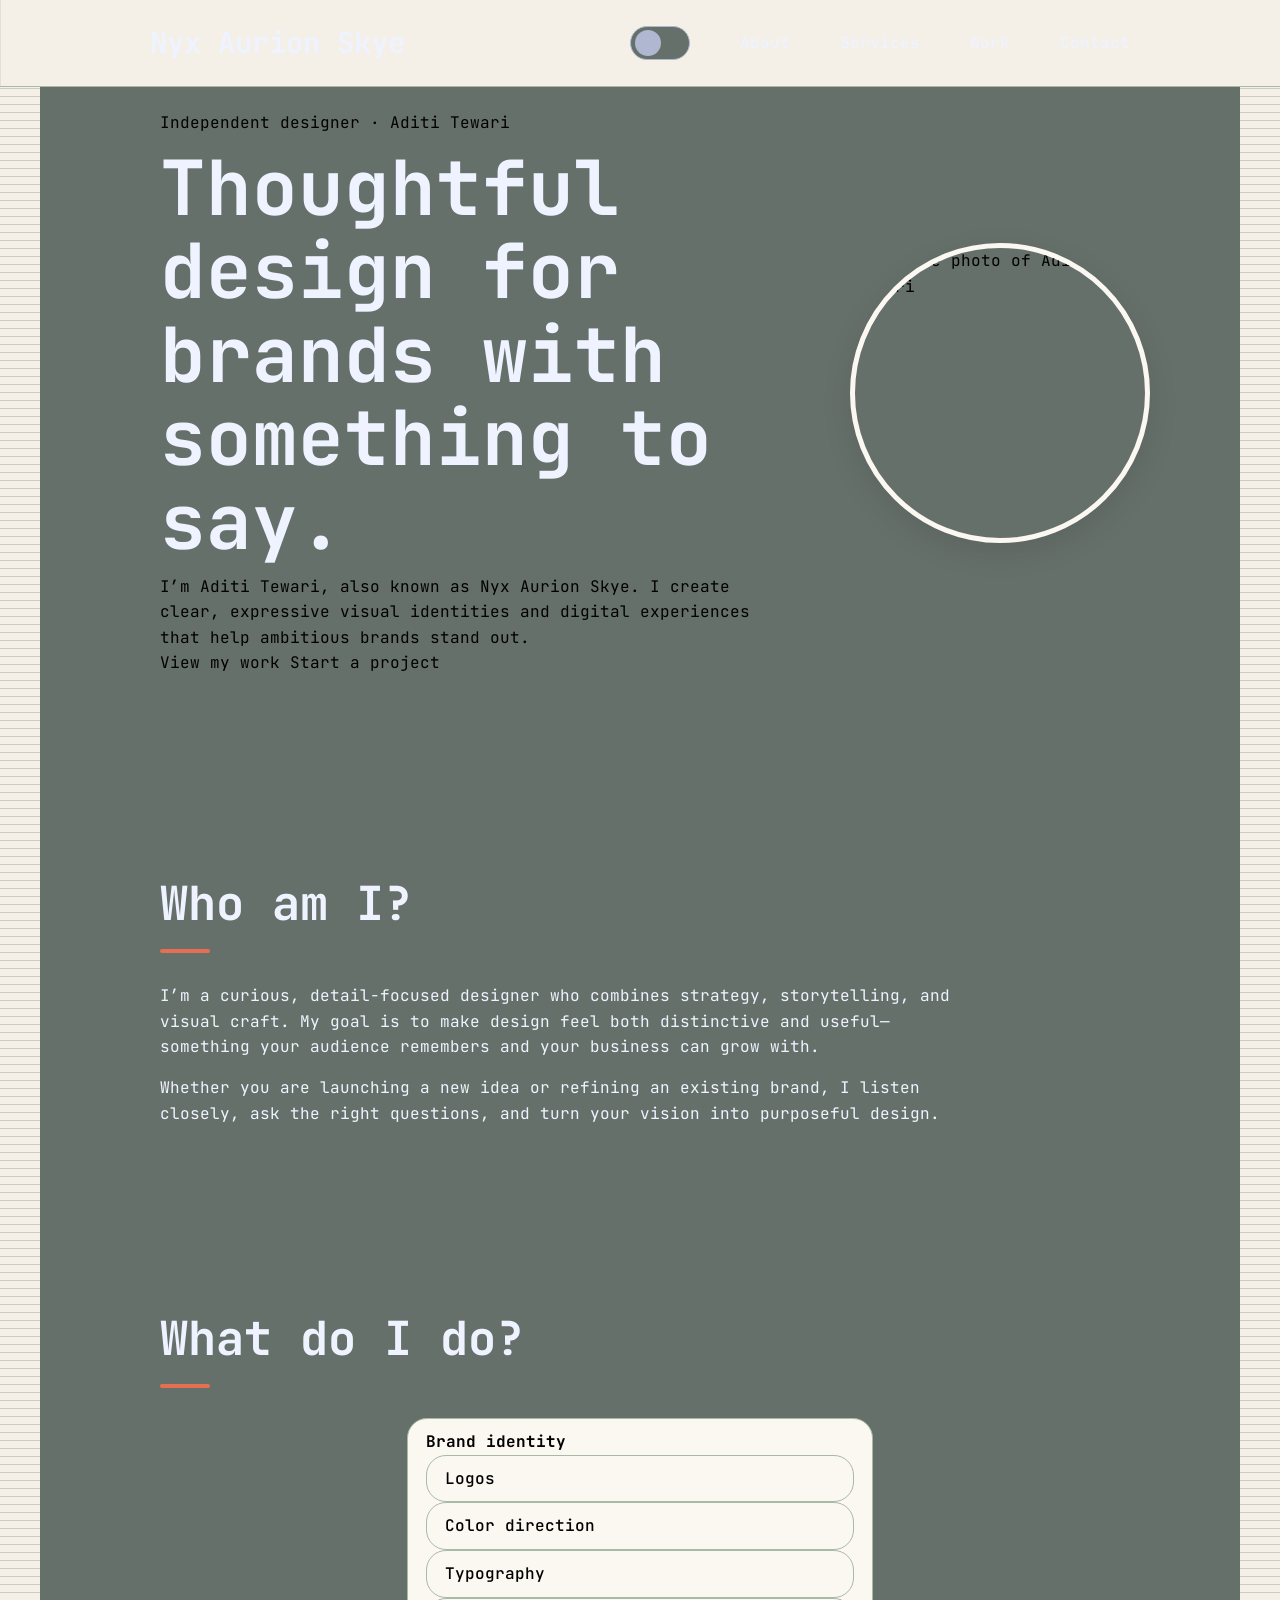
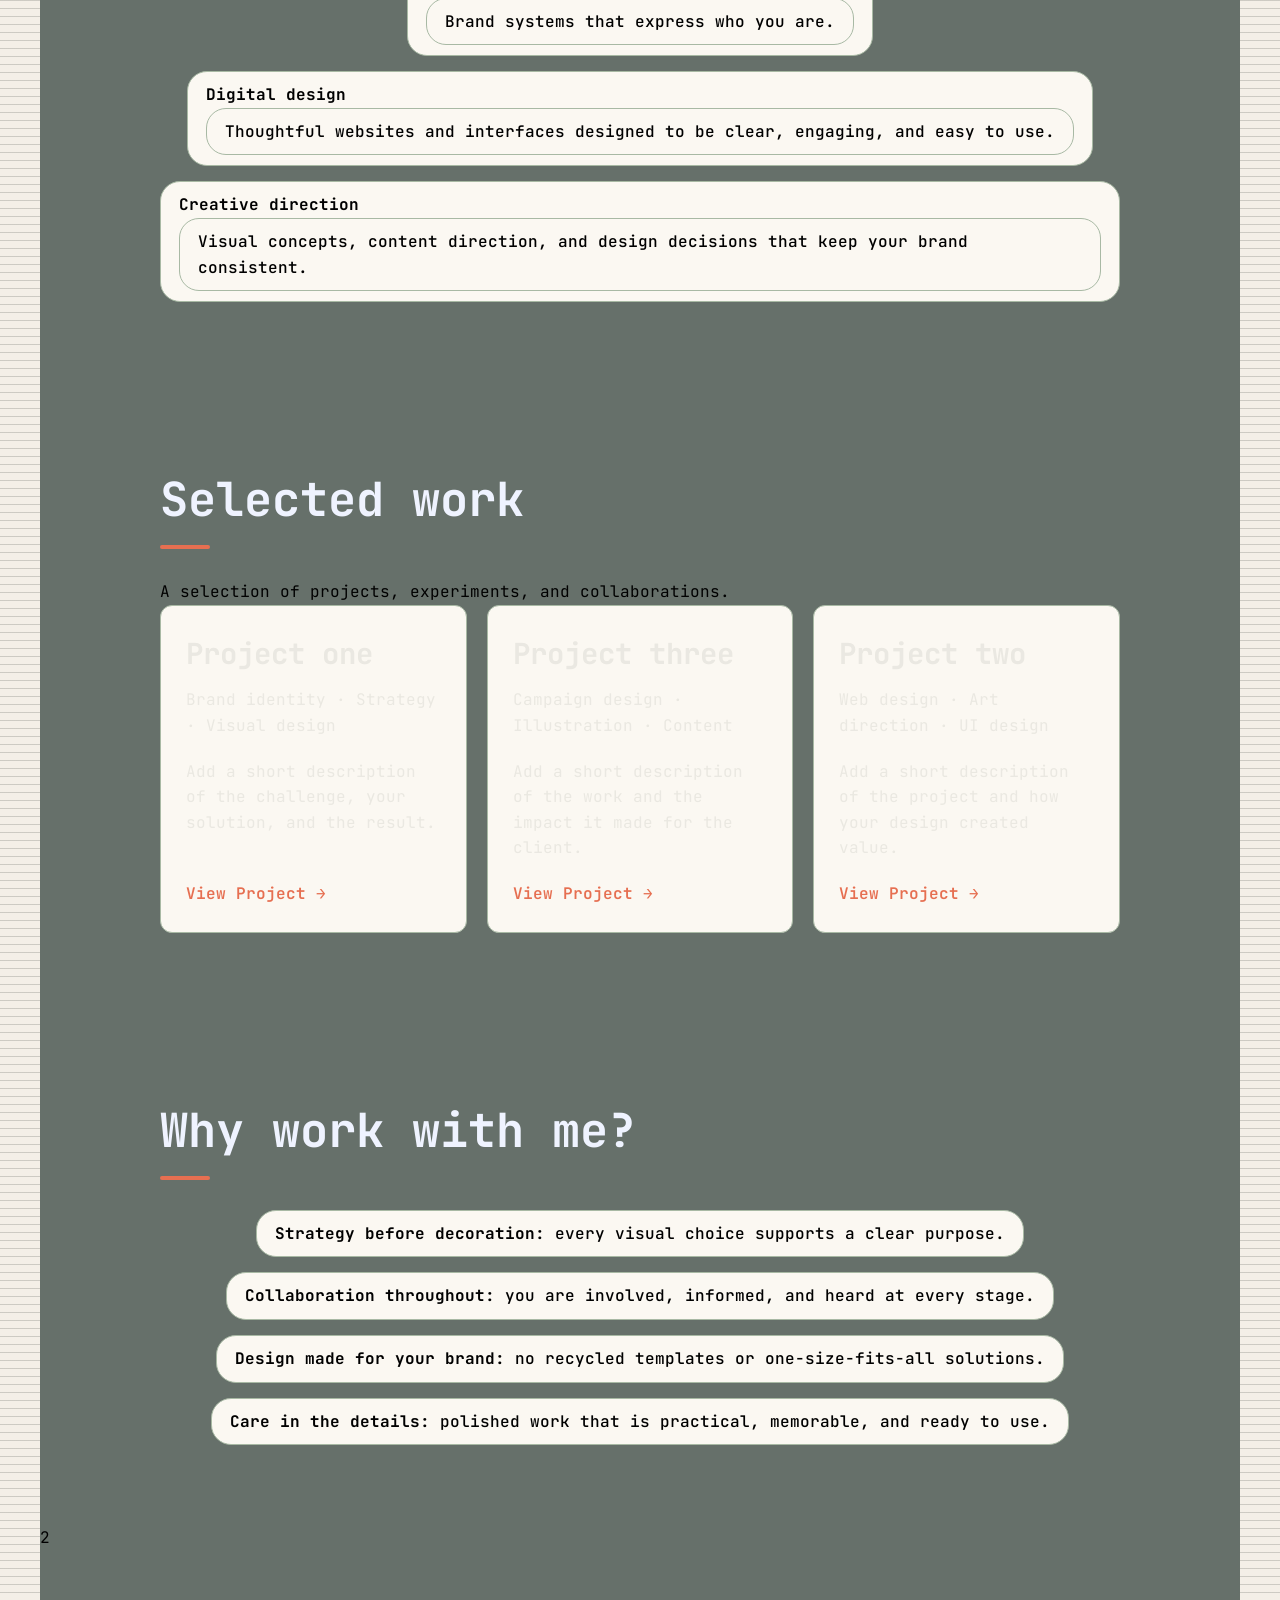
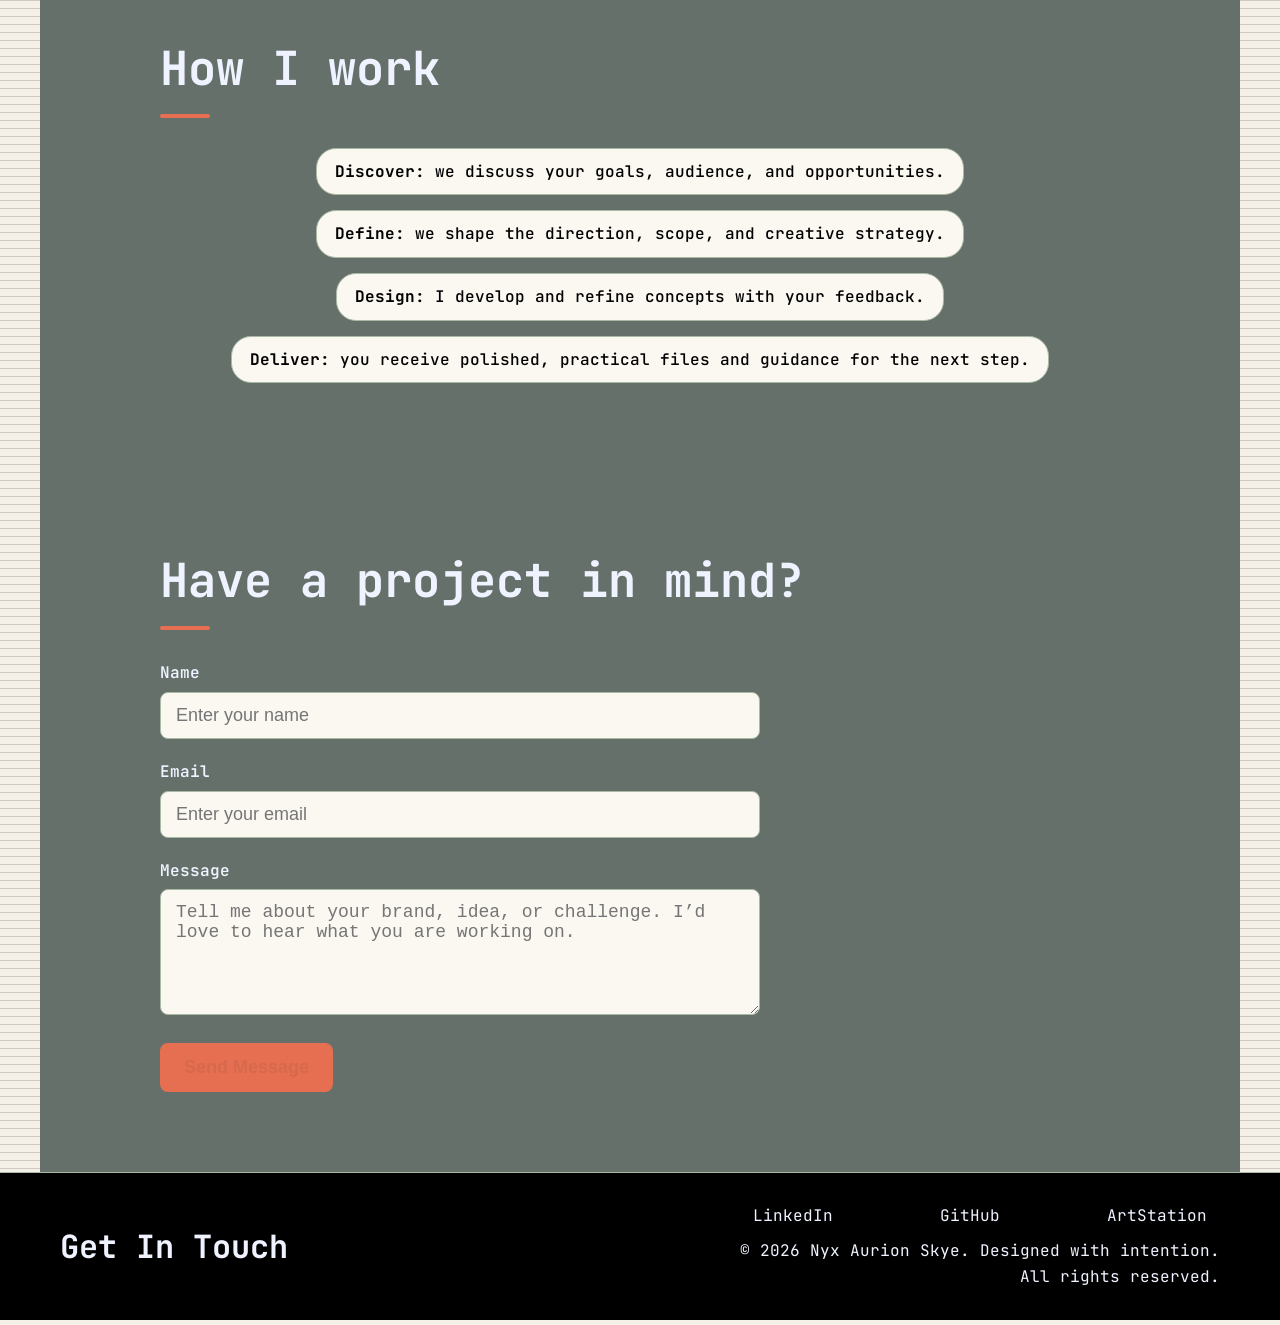
==== creative/index.html @ 2ff59b4d "adding the crative portfolio with the same format but slightly diff colours" ====
<!DOCTYPE html>
<html lang="en">
    <head>
        <meta charset="UTF-8">
        <meta name="viewport" content="width=device-width, initial-scale=1.0"> 
        <meta name="description" content="Aditi Tewari(Nyx Aurion Skye) designer portfolio showcasing skills and projects.">

        <title>NyxSkye | Developer Portfolio</title>
        <link rel="stylesheet" href="styles.css">
        <link rel="preconnect" href="https://fonts.googleapis.com">
        <link rel="preconnect" href="https://fonts.gstatic.com" crossorigin>
        <link href="https://fonts.googleapis.com/css2?family=JetBrains+Mono:ital,wght@0,100..800;1,100..800&display=swap" rel="stylesheet">
    </head>
    <body>
        <header>
            <nav class="navbar">
                <a class="logo">Nyx Aurion Skye</a>
                <ul class="nav-links">
                    <label class="switch">
                        <input type="checkbox">
                            <a href="#" class="slider round"></a>
                    </label>
                    <li>
                        <a href="#about">About</a>
                    </li>
                    <li>
                        <a href="#services">Services</a>
                    </li>
                    <li>
                        <a href="#work">Work</a>
                    </li>
                    <li>
                        <a href="#contact">Contact</a>
                    </li>
                </ul>
            </nav>
        </header>
        <main>
            <div class="container">
            <section class="hero">
                <div class="hero-content">
                    <p>Independent designer · Aditi Tewari</p>
                    <h1 id="hero-title">Thoughtful design for brands with something to say.</h1>
                    <p>I’m Aditi Tewari, also known as Nyx Aurion Skye. I create clear, expressive visual identities and digital experiences that help ambitious brands stand out.</p>
                    <p>
                        <a href="#work">View my work</a>
                        <a href="#contact">Start a project</a>
                    </p>
                </div>
                <div class="hero-image">
                    <img
                        src="img_assets/profile.jpg"
                        alt="Profile photo of Aditi Tewari"
                    >
                </div>
            </section>
            <section id="about" class="section">
                <h2 class="section-title">Who am I?</h2>
                    <p>I’m a curious, detail-focused designer who combines strategy, storytelling, 
                        and visual craft. My goal is to make design feel both distinctive and 
                        useful—something your audience remembers and your business can grow with.</p>
                    <p>Whether you are launching a new idea or refining an existing brand, I listen 
                        closely, ask the right questions, and turn your vision into purposeful design.</p>
            </section>
            <section id="skills" class="section">
                <h2 class="section-title">What do I do?</h2>
                <ul class="skills-list">
                    <li>
                        <ul>
                            <strong>Brand identity</strong>
                            <ul>
                                <li>Logos</li>
                                <li>Color direction</li>
                                <li>Typography</li>
                                <li>Brand systems that express who you are.</li>
                            </ul>
                        </ul>
                    <li>
                        <ul>
                            <strong>Digital design</strong>
                            <ul>
                                <li>Thoughtful websites and interfaces designed to be clear, engaging, and easy to use.</li>
                            </ul>
                        </ul>
                    </li>
                    <li>
                        <ul>
                            <strong>Creative direction</strong>
                            <ul>
                                <li>Visual concepts, content direction, and design decisions that keep your brand consistent.</li>
                            </ul>
                    </li>
                </ul>
            </section>
            <section id="projects" class="section">
                <h2 class="section-title">Selected work</h2>
                <p>A selection of projects, experiments, and collaborations.</p>
                <div class="projects">
                    <article class="project-card">
                        <h3>Project one</h3>
                        <p>
                            Brand identity · Strategy · Visual design
                        </p>
                        <p>
                            Add a short description of the challenge, your solution, and the result.
                        </p>
                        <a href="#" class="project-link">
                            View Project →
                        </a>
                    </article>
                    <article class="project-card">
                        <h3>Project three</h3>
                        <p>
                            Campaign design · Illustration · Content
                        </p>
                        <p>
                            Add a short description of the work and the impact it made for the client.
                        </p>
                        <a href="#" class="project-link">
                            View Project →
                        </a>
                    </article>
                    <article class="project-card">
                        <h3>Project two</h3>
                        <p>
                            Web design · Art direction · UI design
                        </p>
                        <p>
                            Add a short description of the project and how your design created value.
                        </p>
                        <a href="#" class="project-link">
                            View Project →
                        </a>
                    </article>
                </div>
            </section>

            <section id="why-me" class="section">
                <h2 class="section-title">Why work with me?</h2>
                <ul class="skills-list">
                    <li>
                        <strong>Strategy before decoration:</strong> every visual choice supports a clear purpose.
                    </li>
                    <li>
                        <strong>Collaboration throughout:</strong> you are involved, informed, and heard at every stage.
                    </li>
                    <li>
                        <strong>Design made for your brand:</strong> no recycled templates or one-size-fits-all solutions.
                    </li>
                    <li>
                        <strong>Care in the details:</strong> polished work that is practical, memorable, and ready to use.
                    </li>
                </ul>
            </section>
2
            <section id="process" class="section">
                <h2 class="section-title">How I work</h2>
                <ul class="skills-list">
                    <li>
                        <strong>Discover:</strong> we discuss your goals, audience, and opportunities.
                    </li>
                    <li>
                        <strong>Define:</strong> we shape the direction, scope, and creative strategy.
                    </li>
                    <li>
                        <strong>Design:</strong> I develop and refine concepts with your feedback.
                    </li>
                    <li>
                        <strong>Deliver:</strong> you receive polished, practical files and guidance for the next step.
                    </li>
                </ul>
            </section>

            <section id="contact" class="section">
                <h2 class="section-title">Have a project in mind?</h2>
                <form class="contact-form">
                    <div class="form-group">
                        <label for="name">
                            Name
                        </label>
                        <input
                            type="text"
                            id="name"
                            name="name"
                            placeholder="Enter your name"
                        >
                    </div>
                    <div class="form-group">
                        <label for="email">
                            Email
                        </label>
                        <input
                            type="email"
                            id="email"
                            name="email"
                            placeholder="Enter your email"
                        >
                    </div>
                    <div class="form-group">
                        <label for="message">
                            Message
                        </label>
                        <textarea
                            id="message"
                            name="message"
                            rows="5"
                            placeholder="Tell me about your brand, idea, or challenge. I’d love to hear what you are working on."
                        ></textarea>
                    </div>
                    <button type="submit" class="btn">
                        Send Message
                    </button>
                </form>
            </section>
            </div>
        </main>
        <footer>
            <div class="footer-content">
                <div class="footer-left">
                    <h1>Get In Touch</h1>
                </div>
                <div class="footer-right">
                    <div class="social-links">
                        <a href="https://linkedin.com/in/nyx-aurion-skye" target="_blank">LinkedIn</a>
                        <a href="https://github.com/NyxAurionSkye" target="_blank">GitHub</a>
                        <a href="https://www.artstation.com/nyxaurionskye" target="_blank">ArtStation</a>
                    </div>
                    <p> &copy; 2026 Nyx Aurion Skye. Designed with intention.</p>
                    <p> All rights reserved.</p>
                </div>
            </div>
        </footer>        
    </body>
</html>
---- creative/styles.css ----
@import url('https://fonts.googleapis.com/css2?family=DM+Mono:wght@400;500&family=Playfair+Display:wght@500;600;700&display=swap');

:root {
    	/* Button and hover */
    --primary: #e66f51;
    --primary-dark: #66706a;
    /* Text of 3 types */
    --text: #EFF3FF;
    --dark-text: #1d242113;
    --light-text: #AFB7D1;
    /* Main Background */
	--background: #f4efe7;
    /* Card, Form, and Border */
    --white: #fbf8f2;
    --border: #a8b9a4;

    --footer: #000000;
    
	--line: rgba(29, 36, 33, 0.18);
}


/* ==================== RESET ==================== */

* {
    margin: 0;
    padding: 0;
	box-sizing: border-box;
}


/* ==================== GLOBAL STYLES ==================== */

html {
	scroll-behavior: smooth;
}

body {
    font-family: 'JetBrains Mono', monospace;
    font-size: 16px;
    line-height: 1.6;
	background:
		linear-gradient(var(--line) 1px, transparent 1px),
		var(--background);
	background-size: 100% 8px;
}
/*looks good*/
::selection {
	color: var(--paper-light);
	background: var(--coral);
}

a {
    color: inherit;
    text-decoration: none;
}

a:hover {
	color: var(--primary);
}

ul {
    list-style: none;
}

img {
    max-width: 100%;
    display: block;
}


/* ==================== HEADER ==================== */

header {
    position: fixed;
    top: 0;
    left: 0;
    right: 0;
    z-index: 1000;
    background:
		linear-gradient(to right, var(--dark-text) 1px, transparent 1px),
		var(--background);
    border-bottom: 1px solid var(--border);
}

.navbar {
    max-width: 1100px;
    margin: auto;
    padding: 20px 60px;
    display: flex;
    justify-content: space-between;
    align-items: center;
}

.logo {
    color: var(--text);
    font-size: 29px;
    font-weight: bold;
}

.nav-links {
    display: flex;
    align-items: center;
    gap: 50px;
}

.nav-links a {
    color: var(--text);
    font-weight: 500;
    transition: color 0.2s ease;
}

.nav-links a:hover {
    color: var(--light-text);
}


/* ==================== SLIDER ==================== */

.switch {
    position: relative;
    display: inline-block;
    width: 60px;
    height: 34px;
}

/* Hide default HTML checkbox */
.switch input {
    opacity: 0;
    width: 0;
    height: 0;
}

/* The slider */
.slider {
    position: absolute;
    cursor: pointer;
    top: 0;
    left: 0;
    right: 0;
    bottom: 0;
    background-color: var(--primary-dark);
    border: 1px solid var(--light-text);
    transition: .4s;
}

.slider:before {
    position: absolute;
    content: "";
    height: 26px;
    width: 26px;
    left: 4px;
    top: 50%;
    background-color: var(--light-text);
    transition: .4s;
    transform: translateY(-50%);
}

input:checked + .slider {
  background-color: var(--white);
}

input:focus + .slider {
  box-shadow: 0 0 5px var(--light-text);
}

input:checked + .slider:before {
    transform: translate(26px, -50%);
}

/* Rounded sliders */
.slider.round {
    border-radius: 34px;
}

.slider.round:before {
    border-radius: 50%;
}


/* ==================== Container ==================== */
.container{
    background-color: var(--primary-dark);
    width: calc(100% - 80px);
    margin: 0 auto;
}

/* ==================== HERO ==================== */

.hero {
    max-width: 1100px;
    min-height: 80vh;
    margin: auto;
    padding: 80px 40px;
    display: flex;
    justify-content: space-between;
    align-items: center;
    gap: 25px;
}

.hero-content {
    padding: 30px;
    flex: 1;
}

.intro {
    color: var(--light-text);
    font-size: 18px;
    font-weight: bold;
}

.hero h1 {
    color: var(--text);
    font-size: 76px;
    line-height: 1.1;
    margin: 10px 0;
}

.hero h2 {
    color: var(--light-text);
    font-size: 30px;
    margin-bottom: 20px;
}

.hero h2::after {
    content: "";
    display: block;
    width: calc(100% - 70px);
    height: 4px;
    margin-top: 8px;
    background-color: var(--primary);
    border-radius: 5px;
}

.hero-description {
    max-width: 550px;
    color: var(--text);
    margin-bottom: 30px;
}

.hero-image {
    flex: 0 0 300px;
}

.hero-image img {
    width: 300px;
    height: 300px;
    object-fit: cover;
    border-radius: 50%;
    border: 5px solid var(--white);
    box-shadow: 0 10px 30px rgba(0, 0, 0, 0.1);
}


/* ==================== BUTTON ==================== */

.btn {
    display: inline-block;
    padding: 12px 22px;
    color: var(--dark-text);
    background-color: var(--primary);
    border: 2px solid var(--primary);
    border-radius: 8px;
    font-size: 18px;
    font-weight: 600;
    cursor: pointer;
    transition:
        background-color 0.2s ease,
        transform 0.2s ease;
}

.btn:hover {
    color: var(--primary);
    background-color: var(--primary-dark);
    transform: translateY(-2px);
}


/* ==================== COMMON SECTION ==================== */

.section {
    max-width: 1100px;
    margin: auto;
    padding: clamp(48px, 7vw, 80px) clamp(20px, 6vw, 70px);
}

.section-title {
    position: relative;
    color: var(--text);
    font-size: 47px;
    margin-bottom: 30px;
}

.section-title::after {
    content: "";
    display: block;
    width: 50px;
    height: 4px;
    margin-top: 8px;
    background-color: var(--primary);
    border-radius: 5px;
}


/* ==================== ABOUT ==================== */

#about p {
    max-width: 800px;
    color: var(--text);
    margin-bottom: 15px;
}


/* ==================== SKILLS ==================== */

.skills-list {
    display: flex;
    flex-wrap: wrap;
    justify-content: center;
    gap: 15px;
}

.skills-list li {
    padding: 10px 18px;
    background-color: var(--white);
    border: 1px solid var(--border);
    border-radius: 20px;
    font-weight: 500;
    transition:
        transform 0.2s ease,
        box-shadow 0.2s ease;
}

.skills-list li:hover {
    transform: translateY(-3px);
    box-shadow: 0 5px 15px rgba(0, 0, 0, 0.08);
}


/* ==================== PROJECTS ==================== */

.projects {
    display: grid;
    grid-template-columns: repeat(3, 1fr);
    justify-items: center;
    gap: 20px;
}

.project-card {
    min-height: 250px;
    padding: 25px;
    display: flex;
    flex-direction: column;
    background-color: var(--white);
    border: 1px solid var(--border);
    border-radius: 12px;
    transition:
        transform 0.2s ease,
        box-shadow 0.2s ease;
}

.project-card:hover {
    transform: translateY(-5px);
    box-shadow: 0 10px 25px rgba(0, 0, 0, 0.08);
}

.project-card h3 {
    color: var(--dark-text);
    font-size: 29px;
    margin-bottom: 10px;
}

.project-card p {
    color: var(--dark-text);
    margin-bottom: 20px;
}

.project-link {
    margin-top: auto;
    color: var(--primary);
    font-weight: 600;
}

.project-link:hover {
    color: var(--primary-dark);
}


/* ==================== CONTACT FORM ==================== */

.contact-form {
    max-width: 600px;
}

.form-group {
    margin-bottom: 20px;
}

.form-group label {
    display: block;
    margin-bottom: 6px;
    color: var(--text);
    font-weight: 600;
}

.form-group input,
.form-group textarea {
    width: 100%;
    padding: 12px 15px;
    border: 1px solid var(--border);
    border-radius: 8px;
    background-color: var(--white);
    font-size: 18px;
    outline: none;
    transition: border-color 0.2s ease;
}

.form-group input:focus,
.form-group textarea:focus {
    border-color: var(--primary);
}

.form-group textarea {
    resize: vertical;
}


/* ==================== FOOTER ==================== */

footer {
    padding: 30px 20px;
    text-align: center;
    color: var(--text);
    background-color: var(--footer);
    border-top: 1px solid var(--border);
}

.footer-content {
    display: flex;
    justify-content: space-between; 
    align-items: center;
    max-width: 1200px;
    margin: 0 auto;
    padding: 0 20px;
}

.footer-left {
    text-align: left;
}

.footer-right {
    text-align: right;
}

.social-links {
    padding-bottom: 10px;
    display: flex;
    justify-content: center;
    gap: 107px;
}

.social-links a:hover {
    color: var(--light-text);
}


/* ==================== RESPONSIVE DESIGN ==================== */

@media (max-width: 768px) {

    /* Navbar */

    .navbar {
        flex-direction: column;
        gap: 20px;
    }

    .nav-links {
        gap: 15px;
        flex-wrap: wrap;
        justify-content: center;
    }


    /* Hero */

    .hero {
        flex-direction: column;
        text-align: center;
        padding-top: 60px;
    }

    .hero h1 {
        font-size: 76px;
    }

    .hero h2 {
        font-size: 29px;
    }

    .hero-description {
        margin-left: auto;
        margin-right: auto;
    }

    .hero-image {
        flex: none;
    }


    /* Projects */

    .projects {
        grid-template-columns: 1fr;
    }

}
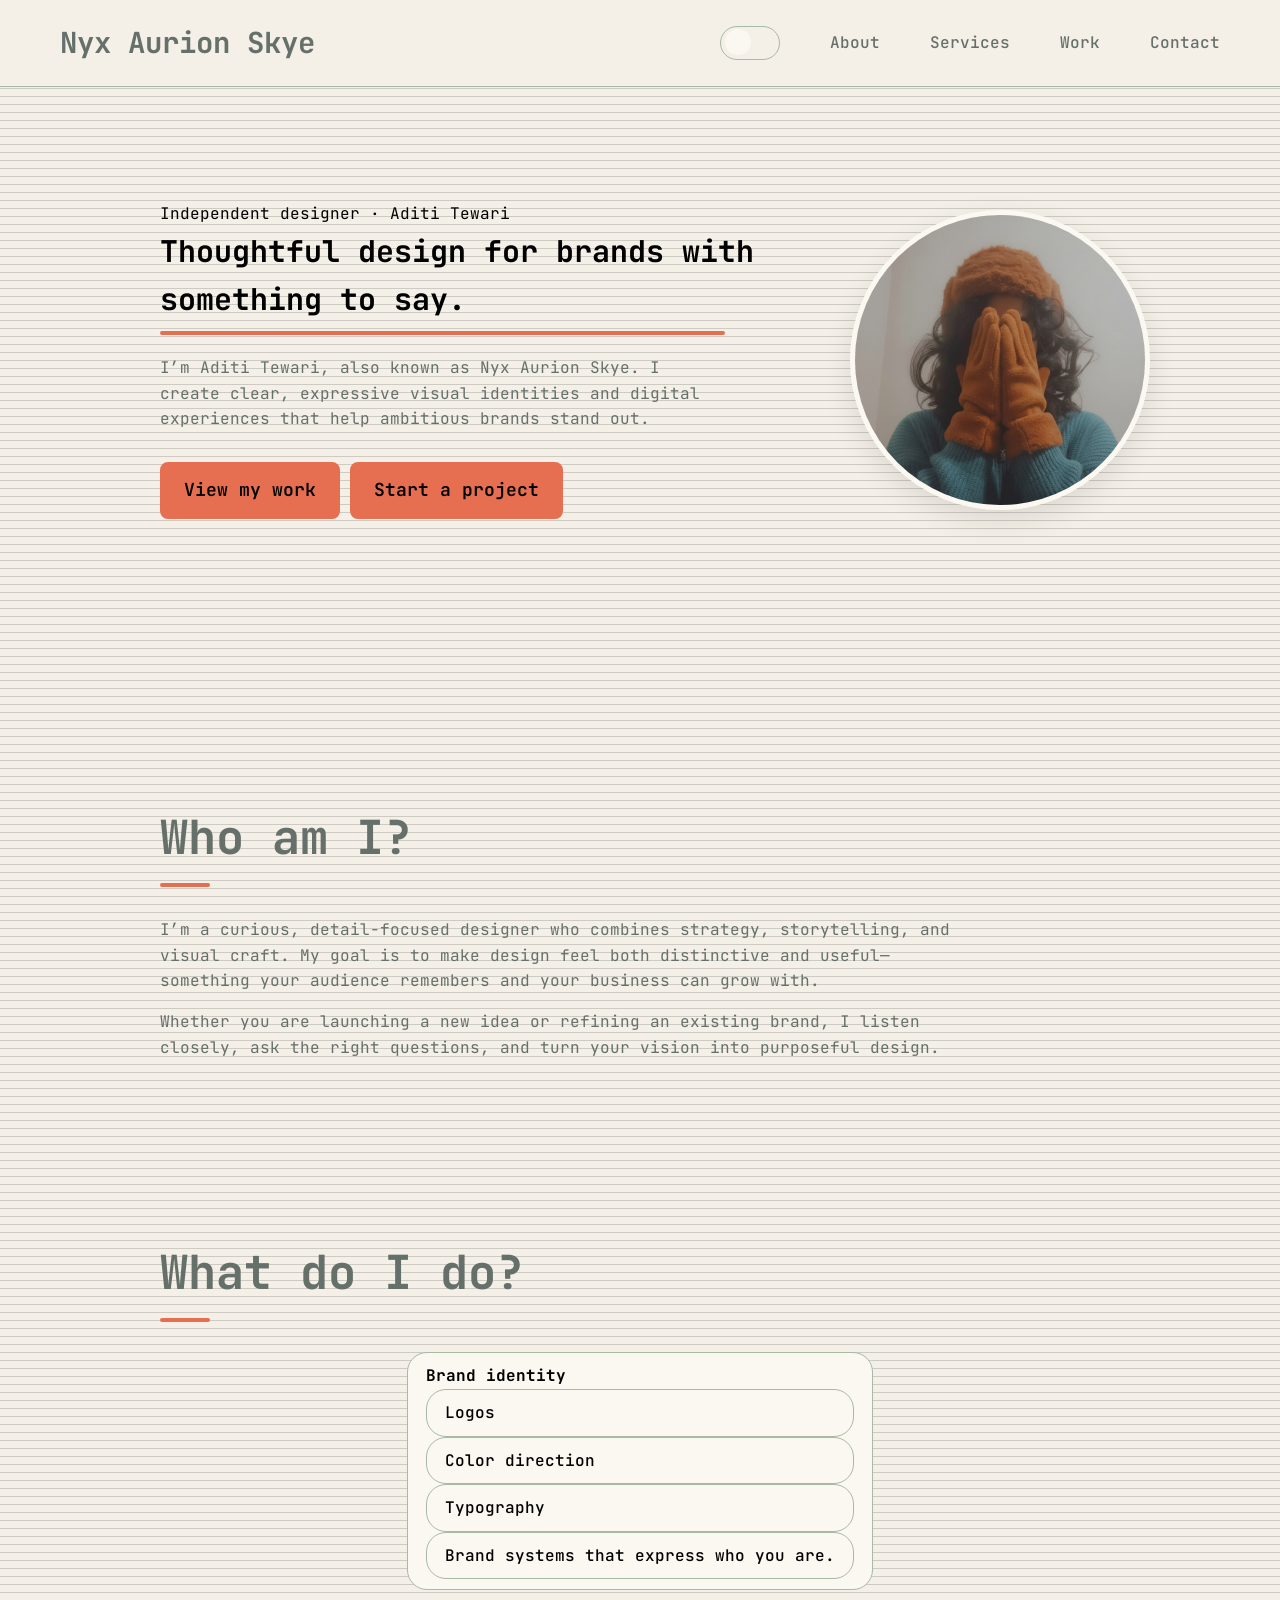
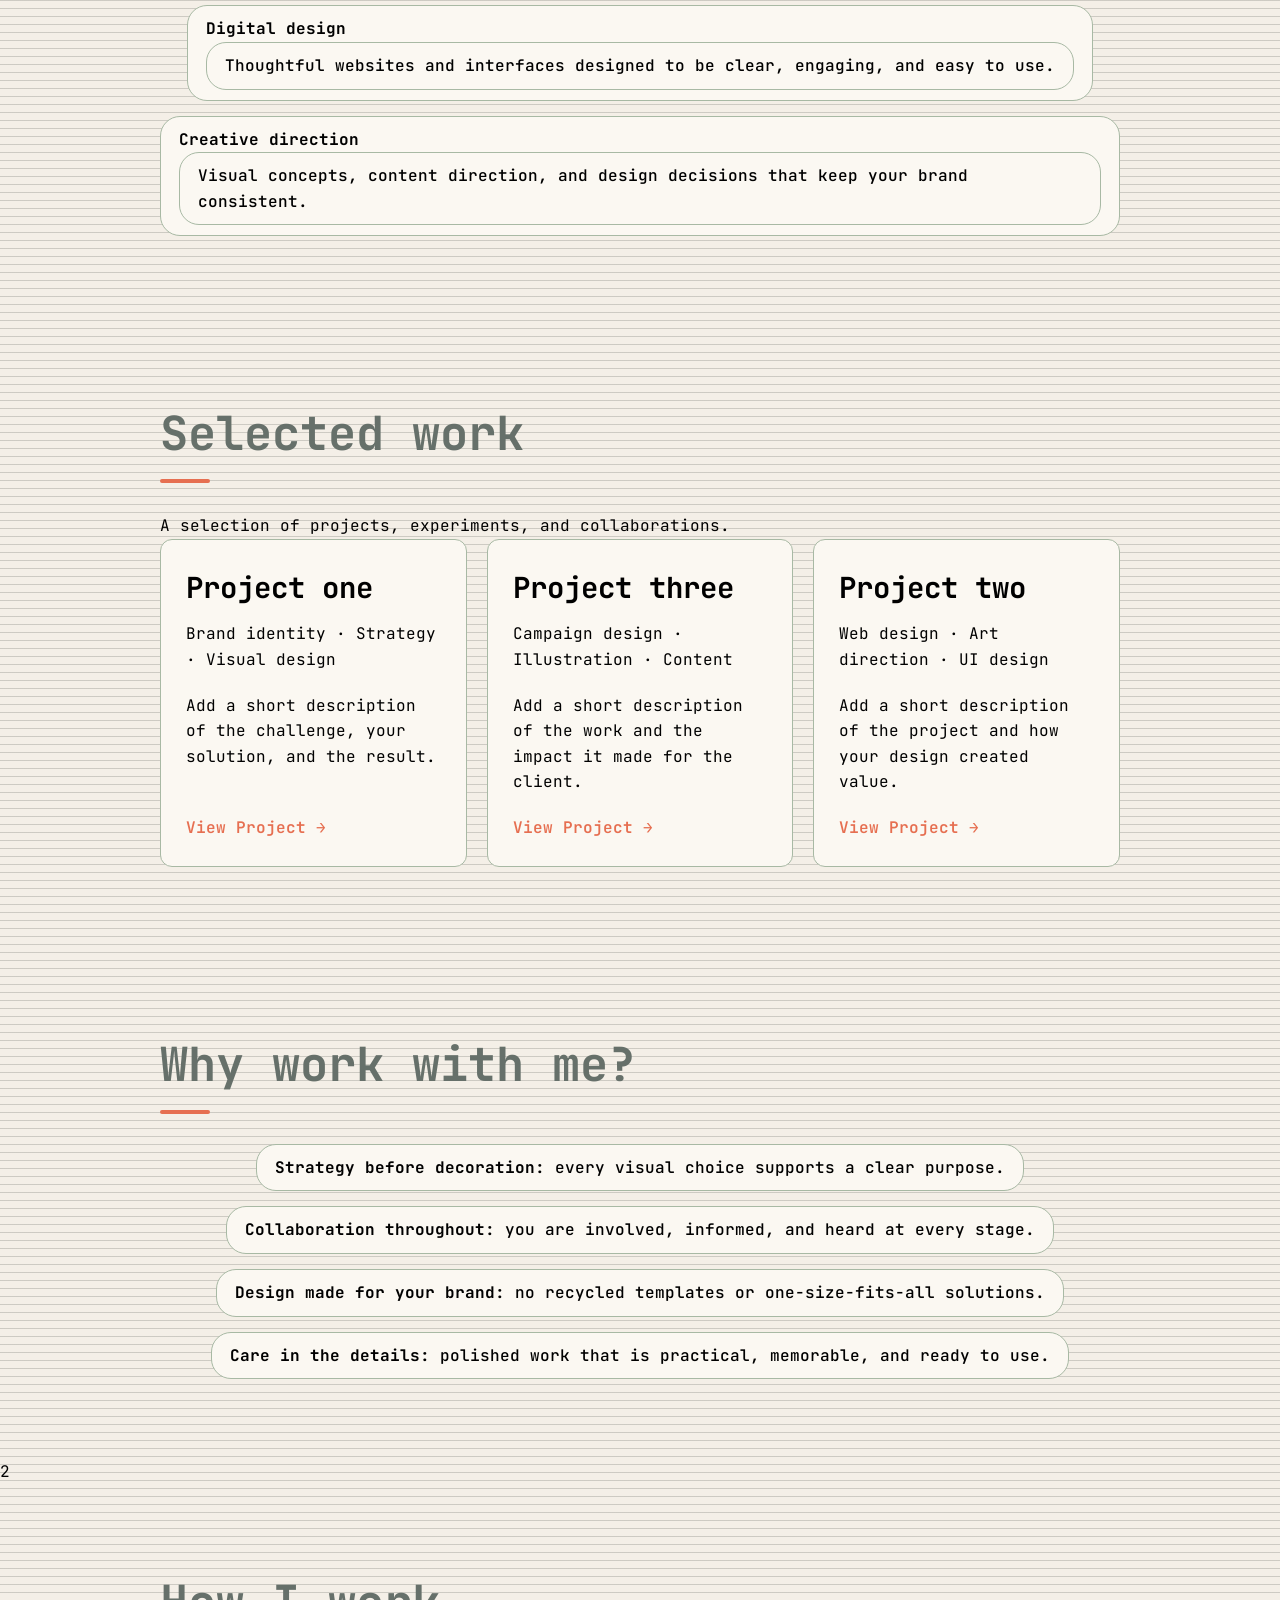
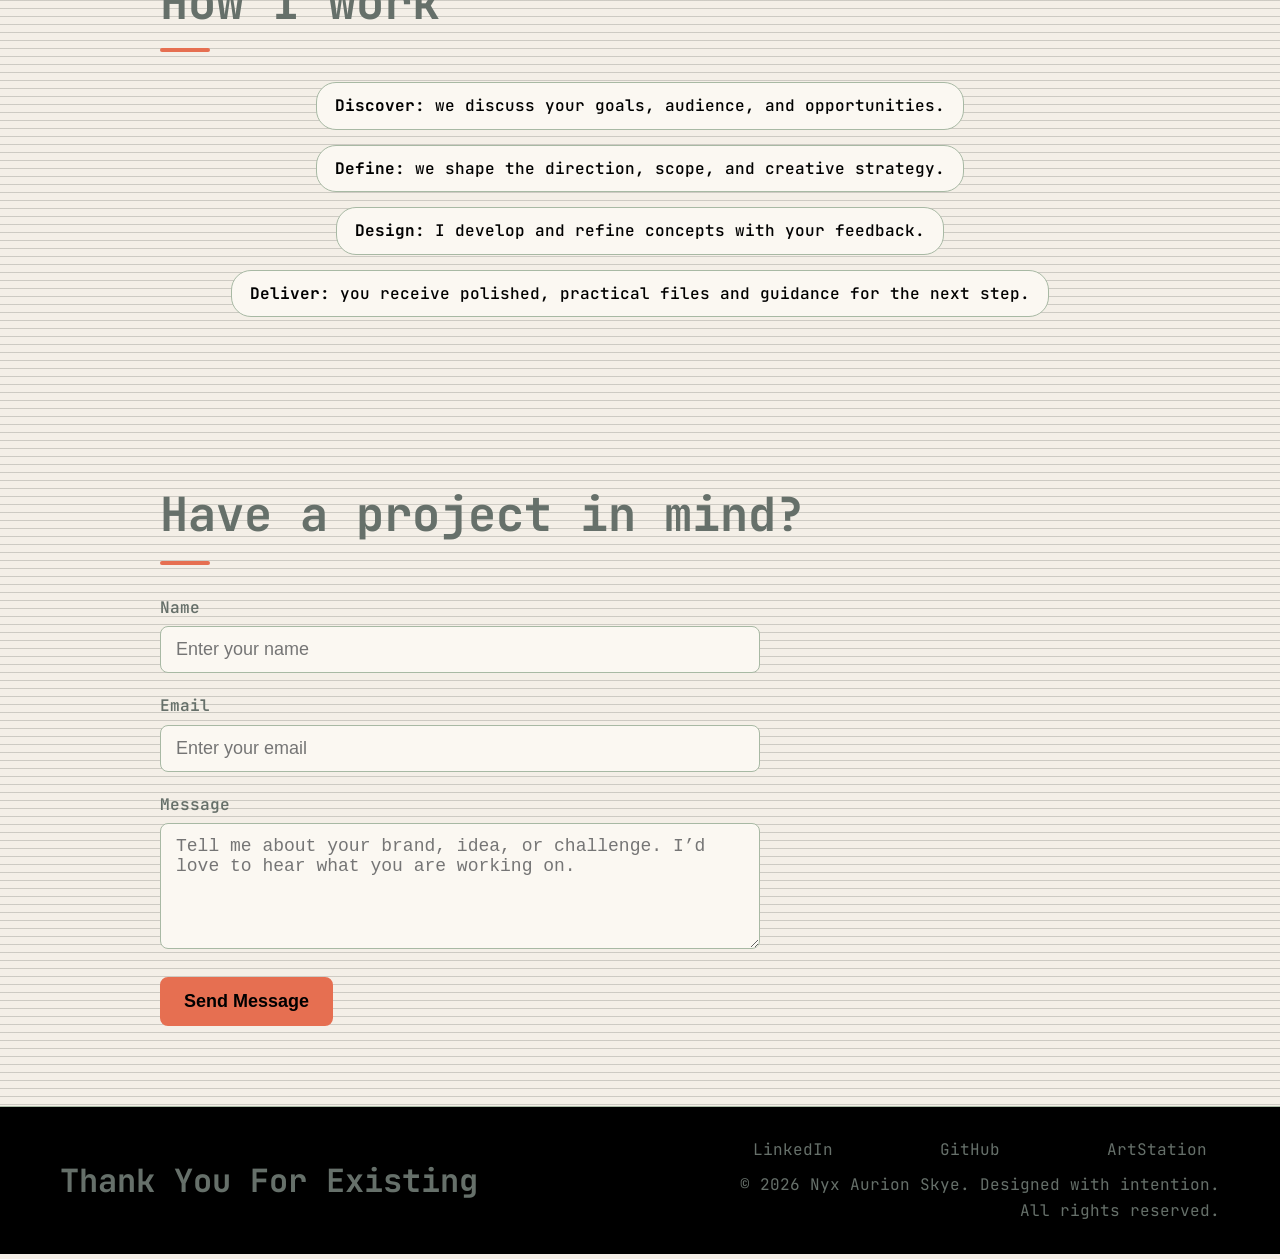
==== commit 22d853cf: "some edits" ====
--- a/creative/index.html
+++ b/creative/index.html
@@ -18,7 +18,7 @@
                 <ul class="nav-links">
                     <label class="switch">
                         <input type="checkbox">
-                            <a href="#" class="slider round"></a>
+                            <a href="/developer/index.html" class="slider round"></a>
                     </label>
                     <li>
                         <a href="#about">About</a>
@@ -36,20 +36,24 @@
             </nav>
         </header>
         <main>
-            <div class="container">
             <section class="hero">
                 <div class="hero-content">
                     <p>Independent designer · Aditi Tewari</p>
-                    <h1 id="hero-title">Thoughtful design for brands with something to say.</h1>
-                    <p>I’m Aditi Tewari, also known as Nyx Aurion Skye. I create clear, expressive visual identities and digital experiences that help ambitious brands stand out.</p>
-                    <p>
-                        <a href="#work">View my work</a>
-                        <a href="#contact">Start a project</a>
+                    <h2 id="hero-title">Thoughtful design for brands with something to say.</h2>
+                    <p class="hero-description">
+                        I’m Aditi Tewari, also known as Nyx Aurion Skye. I create clear, expressive 
+                        visual identities and digital experiences that help ambitious brands stand out.
                     </p>
+                    <a href="#work" class="btn">
+                        View my work
+                    </a>
+                    <a href="#contact" class="btn">
+                        Start a project
+                    </a>
                 </div>
                 <div class="hero-image">
                     <img
-                        src="img_assets/profile.jpg"
+                        src="/img_assets/profile.jpg"
                         alt="Profile photo of Aditi Tewari"
                     >
                 </div>
@@ -212,12 +216,11 @@
                     </button>
                 </form>
             </section>
-            </div>
         </main>
         <footer>
             <div class="footer-content">
                 <div class="footer-left">
-                    <h1>Get In Touch</h1>
+                    <h1>Thank You For Existing</h1>
                 </div>
                 <div class="footer-right">
                     <div class="social-links">
--- a/creative/styles.css
+++ b/creative/styles.css
@@ -1,13 +1,13 @@
 @import url('https://fonts.googleapis.com/css2?family=DM+Mono:wght@400;500&family=Playfair+Display:wght@500;600;700&display=swap');
 
 :root {
-    	/* Button and hover */
+    /* Button and hover */
     --primary: #e66f51;
     --primary-dark: #66706a;
     /* Text of 3 types */
-    --text: #EFF3FF;
-    --dark-text: #1d242113;
+    --text: #66706a;
     --light-text: #AFB7D1;
+    --dark-text: #000000;
     /* Main Background */
 	--background: #f4efe7;
     /* Card, Form, and Border */
@@ -46,17 +46,13 @@
 }
 /*looks good*/
 ::selection {
-	color: var(--paper-light);
-	background: var(--coral);
+	color: var(--white);
+	background: var(--primary);
 }
 
 a {
     color: inherit;
     text-decoration: none;
-}
-
-a:hover {
-	color: var(--primary);
 }
 
 ul {
@@ -84,8 +80,7 @@
 }
 
 .navbar {
-    max-width: 1100px;
-    margin: auto;
+    background: var(--background);
     padding: 20px 60px;
     display: flex;
     justify-content: space-between;
@@ -111,24 +106,25 @@
 }
 
 .nav-links a:hover {
-    color: var(--light-text);
+    color: var(--dark-text);
 }
 
 
 /* ==================== SLIDER ==================== */
 
+/* The switch - the box around the slider */
 .switch {
-    position: relative;
-    display: inline-block;
-    width: 60px;
-    height: 34px;
+  position: relative;
+  display: inline-block;
+  width: 60px;
+  height: 34px;
 }
 
 /* Hide default HTML checkbox */
 .switch input {
-    opacity: 0;
-    width: 0;
-    height: 0;
+  opacity: 0;
+  width: 0;
+  height: 0;
 }
 
 /* The slider */
@@ -139,50 +135,45 @@
     left: 0;
     right: 0;
     bottom: 0;
-    background-color: var(--primary-dark);
-    border: 1px solid var(--light-text);
+    background-color: var(--background);
+    border: 1px solid var(--border);
+    -webkit-transition: .4s;
     transition: .4s;
 }
 
 .slider:before {
-    position: absolute;
-    content: "";
-    height: 26px;
-    width: 26px;
-    left: 4px;
-    top: 50%;
-    background-color: var(--light-text);
-    transition: .4s;
-    transform: translateY(-50%);
+  position: absolute;
+  content: "";
+  height: 26px;
+  width: 26px;
+  left: 4px;
+  bottom: 4px;
+  background-color: var(--white);
+  -webkit-transition: .4s;
+  transition: .4s;
 }
 
 input:checked + .slider {
-  background-color: var(--white);
+  background-color: var(--primary-dark);
 }
 
 input:focus + .slider {
-  box-shadow: 0 0 5px var(--light-text);
+  box-shadow: 0 0 3px var(--primary-dark);
 }
 
 input:checked + .slider:before {
-    transform: translate(26px, -50%);
+  -webkit-transform: translateX(26px);
+  -ms-transform: translateX(26px);
+  transform: translateX(26px);
 }
 
 /* Rounded sliders */
 .slider.round {
-    border-radius: 34px;
+  border-radius: 34px;
 }
 
 .slider.round:before {
-    border-radius: 50%;
-}
-
-
-/* ==================== Container ==================== */
-.container{
-    background-color: var(--primary-dark);
-    width: calc(100% - 80px);
-    margin: 0 auto;
+  border-radius: 50%;
 }
 
 /* ==================== HERO ==================== */
@@ -204,7 +195,7 @@
 }
 
 .intro {
-    color: var(--light-text);
+    color: var(--dark--line-text);
     font-size: 18px;
     font-weight: bold;
 }
@@ -217,7 +208,7 @@
 }
 
 .hero h2 {
-    color: var(--light-text);
+    color: var(--dark--line-text);
     font-size: 30px;
     margin-bottom: 20px;
 }
@@ -271,7 +262,7 @@
 
 .btn:hover {
     color: var(--primary);
-    background-color: var(--primary-dark);
+    background-color: var(--background);
     transform: translateY(-2px);
 }
 
@@ -460,7 +451,7 @@
 }
 
 .social-links a:hover {
-    color: var(--light-text);
+    color: var(--dark--line-text);
 }
 
 
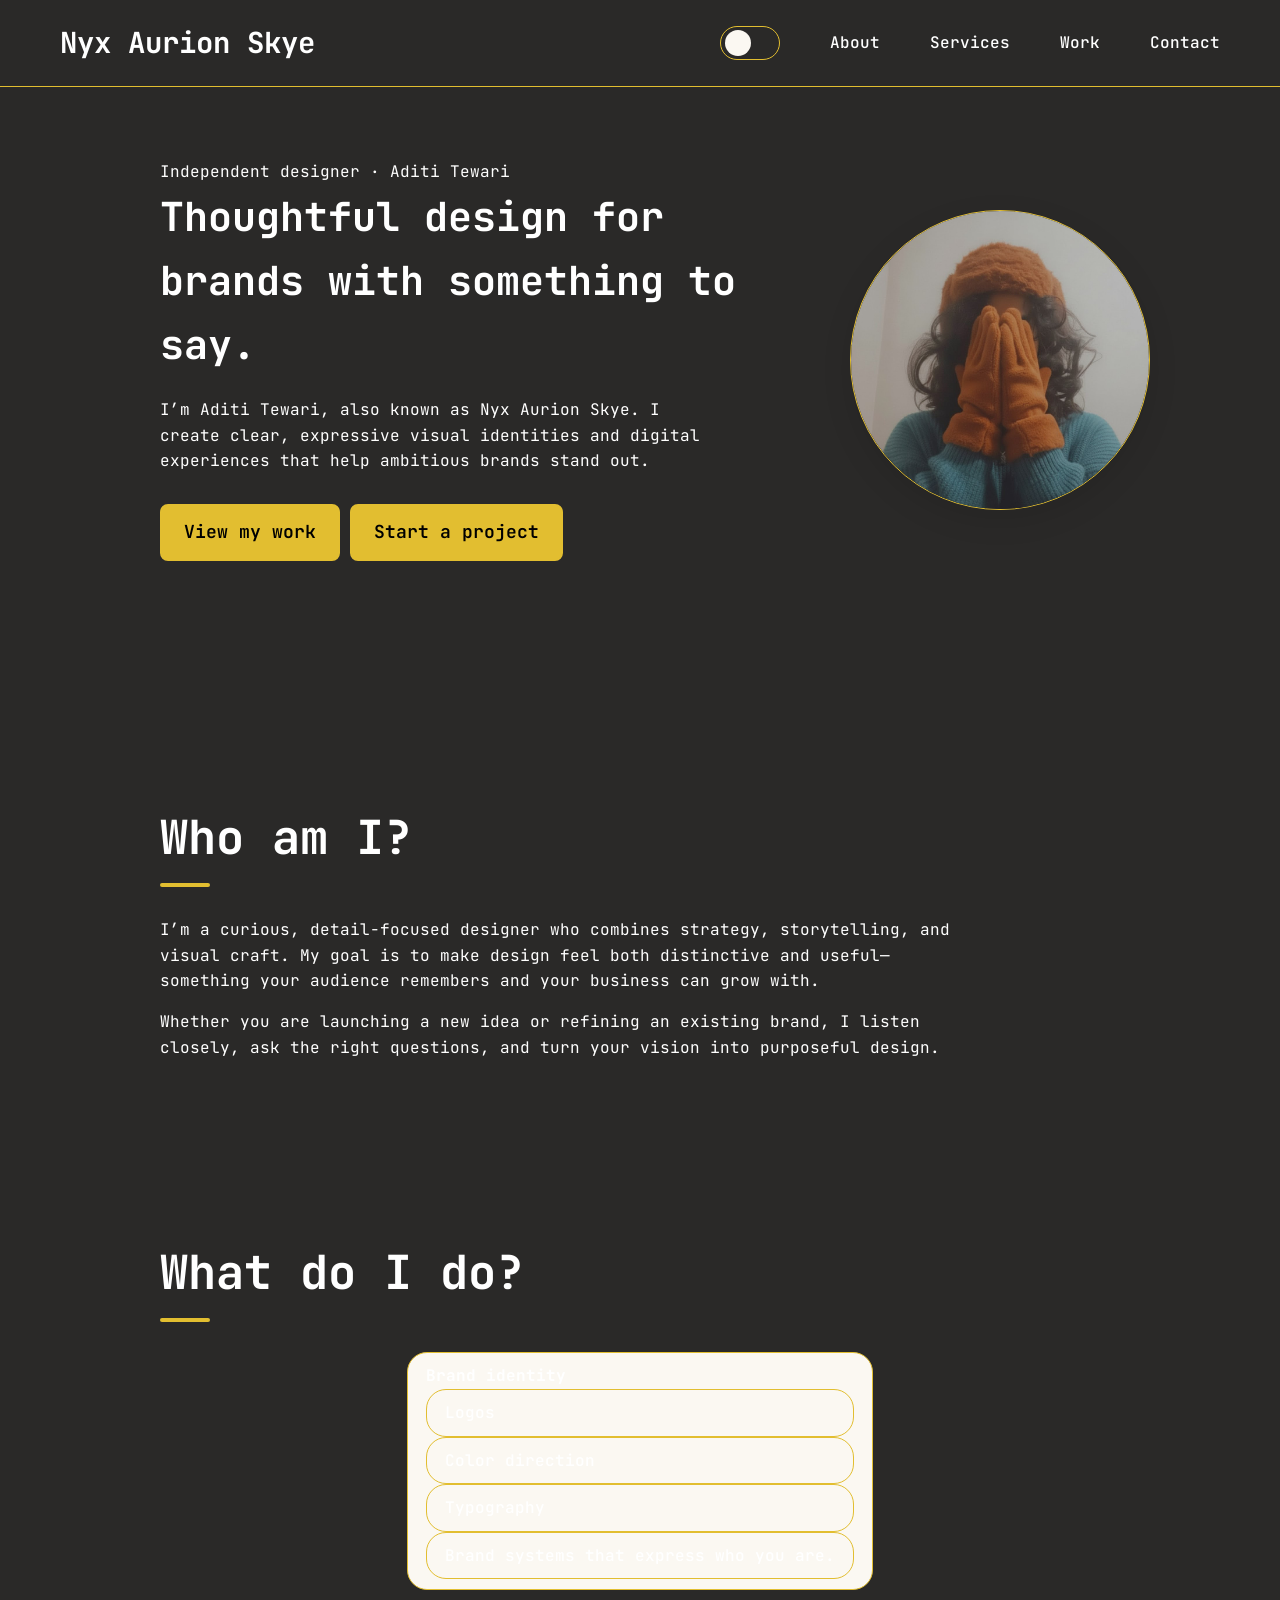
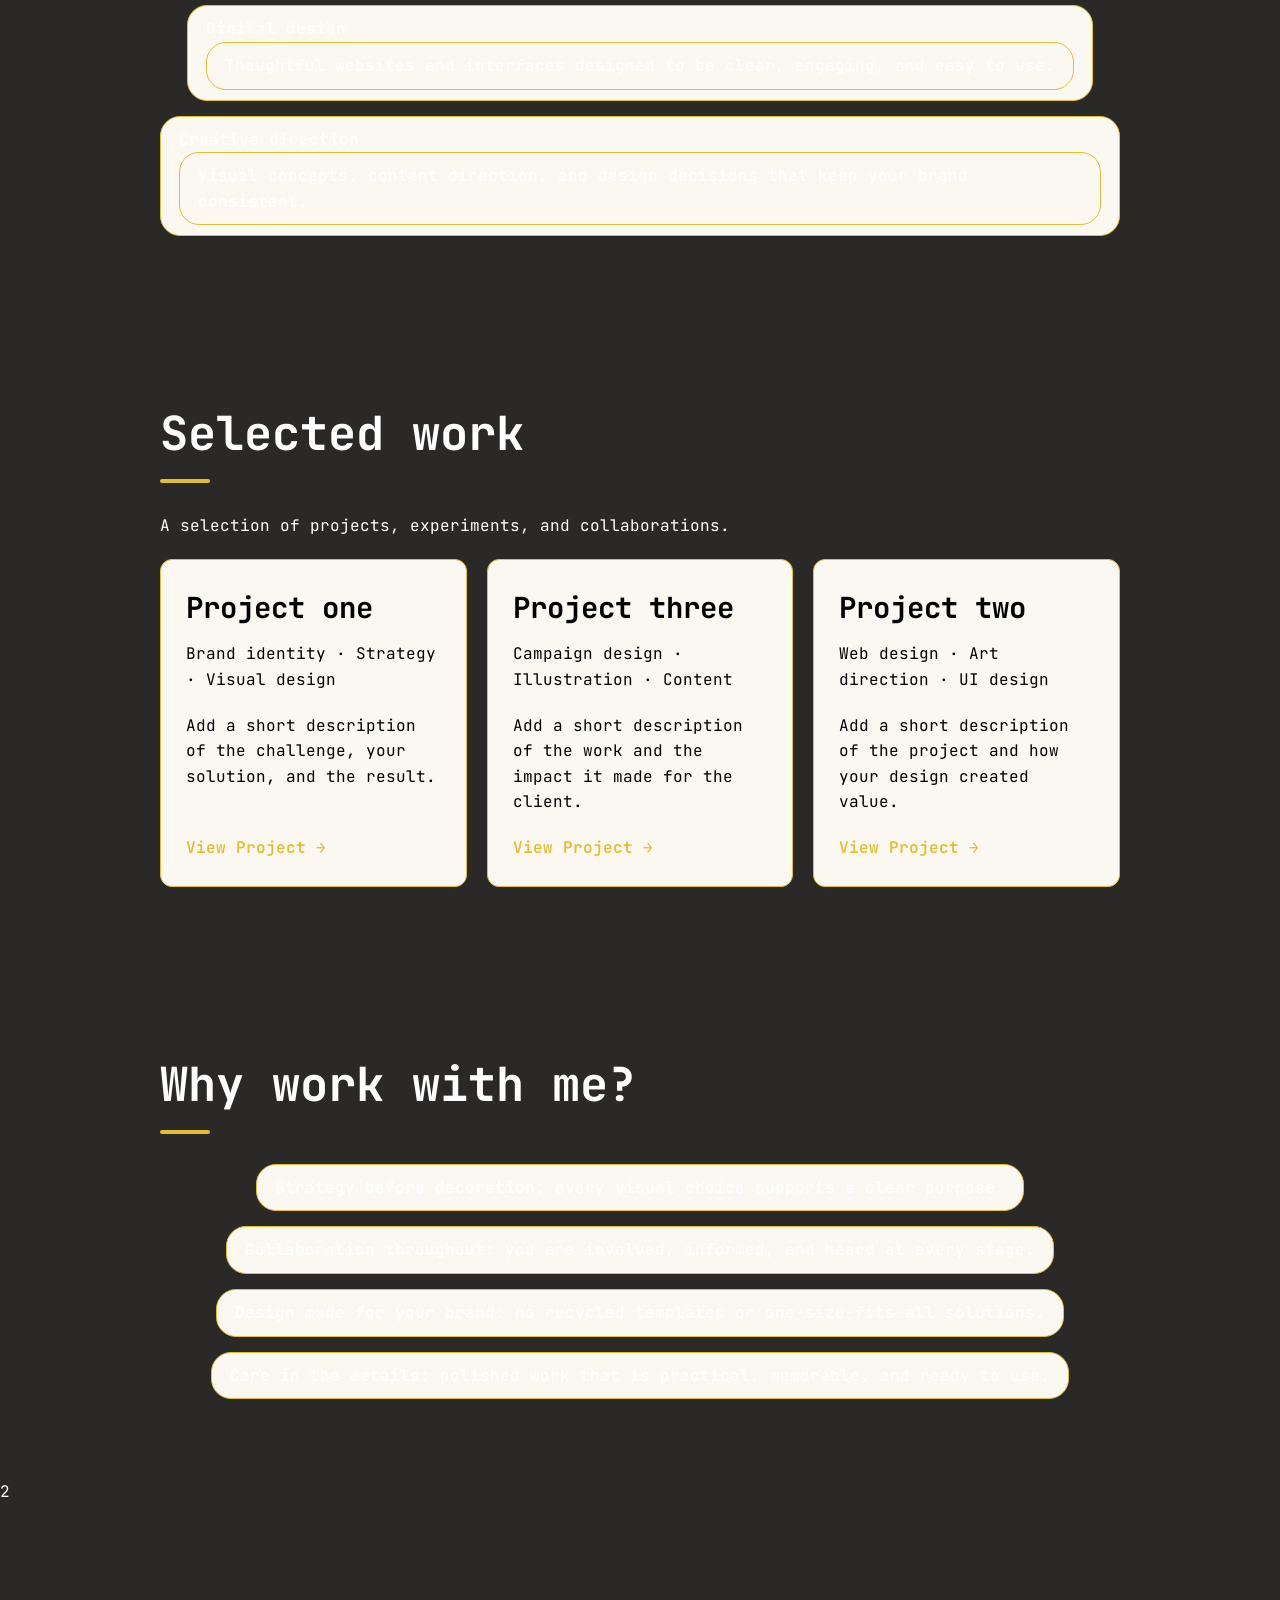
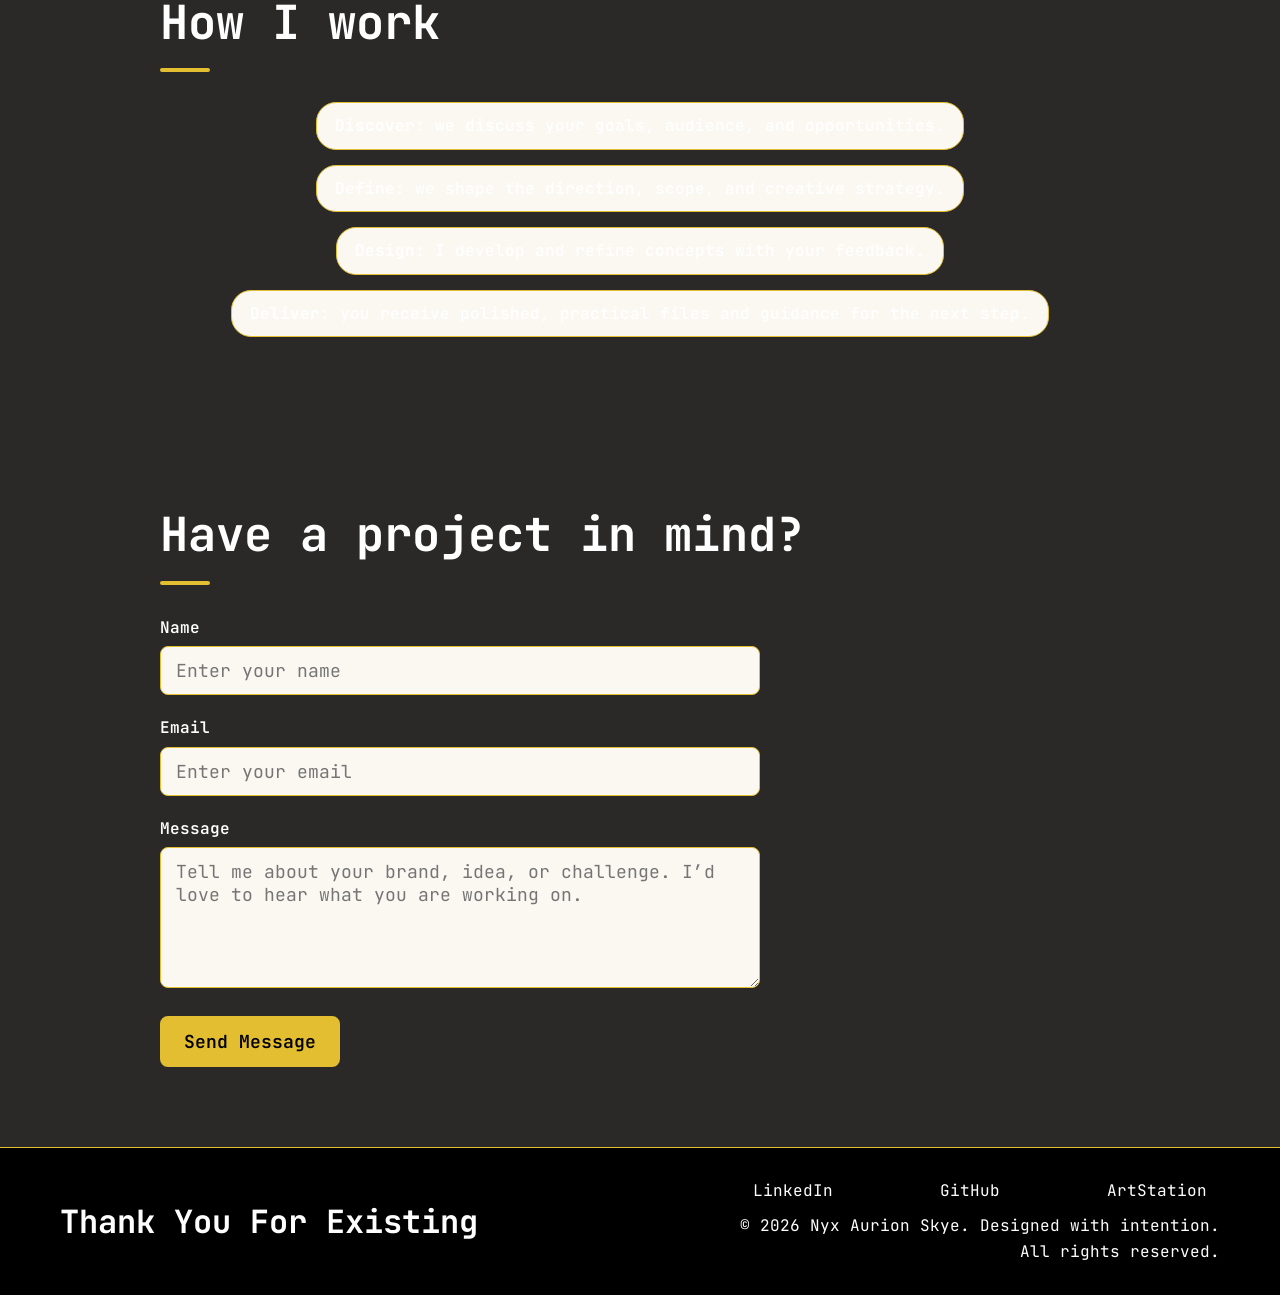
==== commit 4ccbbdb5: "edits: added the side bar, added background, added hovers, etc" ====
--- a/creative/index.html
+++ b/creative/index.html
@@ -70,35 +70,32 @@
                 <h2 class="section-title">What do I do?</h2>
                 <ul class="skills-list">
                     <li>
+                        <strong>Brand identity</strong>
                         <ul>
-                            <strong>Brand identity</strong>
-                            <ul>
-                                <li>Logos</li>
-                                <li>Color direction</li>
-                                <li>Typography</li>
-                                <li>Brand systems that express who you are.</li>
-                            </ul>
+                            <li>Logos</li>
+                            <li>Color direction</li>
+                            <li>Typography</li>
+                            <li>Brand systems that express who you are.</li>
                         </ul>
                     <li>
+                        <strong>Digital design</strong>
                         <ul>
-                            <strong>Digital design</strong>
-                            <ul>
-                                <li>Thoughtful websites and interfaces designed to be clear, engaging, and easy to use.</li>
-                            </ul>
+                            <li>Thoughtful websites and interfaces designed to be clear, engaging, and easy to use.</li>
                         </ul>
                     </li>
                     <li>
+                        <strong>Creative direction</strong>
                         <ul>
-                            <strong>Creative direction</strong>
-                            <ul>
-                                <li>Visual concepts, content direction, and design decisions that keep your brand consistent.</li>
-                            </ul>
+                            <li>Visual concepts, content direction, and design decisions that keep your brand consistent.</li>
+                        </ul>
                     </li>
                 </ul>
             </section>
             <section id="projects" class="section">
                 <h2 class="section-title">Selected work</h2>
-                <p>A selection of projects, experiments, and collaborations.</p>
+                <p style="color: var(--text); margin-bottom: 20px;">
+                    A selection of projects, experiments, and collaborations.
+                </p>
                 <div class="projects">
                     <article class="project-card">
                         <h3>Project one</h3>
--- a/creative/styles.css
+++ b/creative/styles.css
@@ -1,22 +1,20 @@
-@import url('https://fonts.googleapis.com/css2?family=DM+Mono:wght@400;500&family=Playfair+Display:wght@500;600;700&display=swap');
+/* ==================== CSS VARIABLES ==================== */
 
 :root {
     /* Button and hover */
-    --primary: #e66f51;
+    --primary: #e2be30;
     --primary-dark: #66706a;
     /* Text of 3 types */
-    --text: #66706a;
+    --text: #ffffff;
     --light-text: #AFB7D1;
     --dark-text: #000000;
     /* Main Background */
-	--background: #f4efe7;
+	--background: #2a2928;
     /* Card, Form, and Border */
     --white: #fbf8f2;
-    --border: #a8b9a4;
-
-    --footer: #000000;
-    
-	--line: rgba(29, 36, 33, 0.18);
+    --border: #e2be30;
+
+    --footer: #000000;    
 }
 
 
@@ -39,15 +37,8 @@
     font-family: 'JetBrains Mono', monospace;
     font-size: 16px;
     line-height: 1.6;
-	background:
-		linear-gradient(var(--line) 1px, transparent 1px),
-		var(--background);
-	background-size: 100% 8px;
-}
-/*looks good*/
-::selection {
-	color: var(--white);
-	background: var(--primary);
+    color: var(--text);
+	background-color: var(--background);
 }
 
 a {
@@ -73,14 +64,10 @@
     left: 0;
     right: 0;
     z-index: 1000;
-    background:
-		linear-gradient(to right, var(--dark-text) 1px, transparent 1px),
-		var(--background);
     border-bottom: 1px solid var(--border);
 }
 
 .navbar {
-    background: var(--background);
     padding: 20px 60px;
     display: flex;
     justify-content: space-between;
@@ -114,17 +101,17 @@
 
 /* The switch - the box around the slider */
 .switch {
-  position: relative;
-  display: inline-block;
-  width: 60px;
-  height: 34px;
+    position: relative;
+    display: inline-block;
+    width: 60px;
+    height: 34px;
 }
 
 /* Hide default HTML checkbox */
 .switch input {
-  opacity: 0;
-  width: 0;
-  height: 0;
+    opacity: 0;
+    width: 0;
+    height: 0;
 }
 
 /* The slider */
@@ -137,43 +124,40 @@
     bottom: 0;
     background-color: var(--background);
     border: 1px solid var(--border);
-    -webkit-transition: .4s;
+    transition: 1s;
+}
+
+.slider:before {
+    position: absolute;
+    content: "";
+    height: 26px;
+    width: 26px;
+    left: 4px;
+    top: 50%;
+    background-color: var(--white);
     transition: .4s;
-}
-
-.slider:before {
-  position: absolute;
-  content: "";
-  height: 26px;
-  width: 26px;
-  left: 4px;
-  bottom: 4px;
-  background-color: var(--white);
-  -webkit-transition: .4s;
-  transition: .4s;
+    transform: translateY(-50%);
 }
 
 input:checked + .slider {
-  background-color: var(--primary-dark);
+    background-color: var(--primary-dark);
 }
 
 input:focus + .slider {
-  box-shadow: 0 0 3px var(--primary-dark);
+    box-shadow: 0 0 3px var(--primary-dark);
 }
 
 input:checked + .slider:before {
-  -webkit-transform: translateX(26px);
-  -ms-transform: translateX(26px);
-  transform: translateX(26px);
+    transform: translate(26px, -50%);
 }
 
 /* Rounded sliders */
 .slider.round {
-  border-radius: 34px;
+    border-radius: 34px;
 }
 
 .slider.round:before {
-  border-radius: 50%;
+    border-radius: 50%;
 }
 
 /* ==================== HERO ==================== */
@@ -192,35 +176,24 @@
 .hero-content {
     padding: 30px;
     flex: 1;
+    color: var(--text);
 }
 
 .intro {
-    color: var(--dark--line-text);
     font-size: 18px;
     font-weight: bold;
 }
 
 .hero h1 {
-    color: var(--text);
     font-size: 76px;
     line-height: 1.1;
     margin: 10px 0;
 }
 
 .hero h2 {
-    color: var(--dark--line-text);
-    font-size: 30px;
+    color: var(--text);
+    font-size: 40px;
     margin-bottom: 20px;
-}
-
-.hero h2::after {
-    content: "";
-    display: block;
-    width: calc(100% - 70px);
-    height: 4px;
-    margin-top: 8px;
-    background-color: var(--primary);
-    border-radius: 5px;
 }
 
 .hero-description {
@@ -238,7 +211,7 @@
     height: 300px;
     object-fit: cover;
     border-radius: 50%;
-    border: 5px solid var(--white);
+    border: 1px solid var(--border);
     box-shadow: 0 10px 30px rgba(0, 0, 0, 0.1);
 }
 
@@ -252,6 +225,7 @@
     background-color: var(--primary);
     border: 2px solid var(--primary);
     border-radius: 8px;
+    font-family: inherit;
     font-size: 18px;
     font-weight: 600;
     cursor: pointer;
@@ -401,6 +375,7 @@
     border: 1px solid var(--border);
     border-radius: 8px;
     background-color: var(--white);
+    font-family: inherit;
     font-size: 18px;
     outline: none;
     transition: border-color 0.2s ease;
@@ -451,7 +426,7 @@
 }
 
 .social-links a:hover {
-    color: var(--dark--line-text);
+    color: var(--dark-text);
 }
 
 
